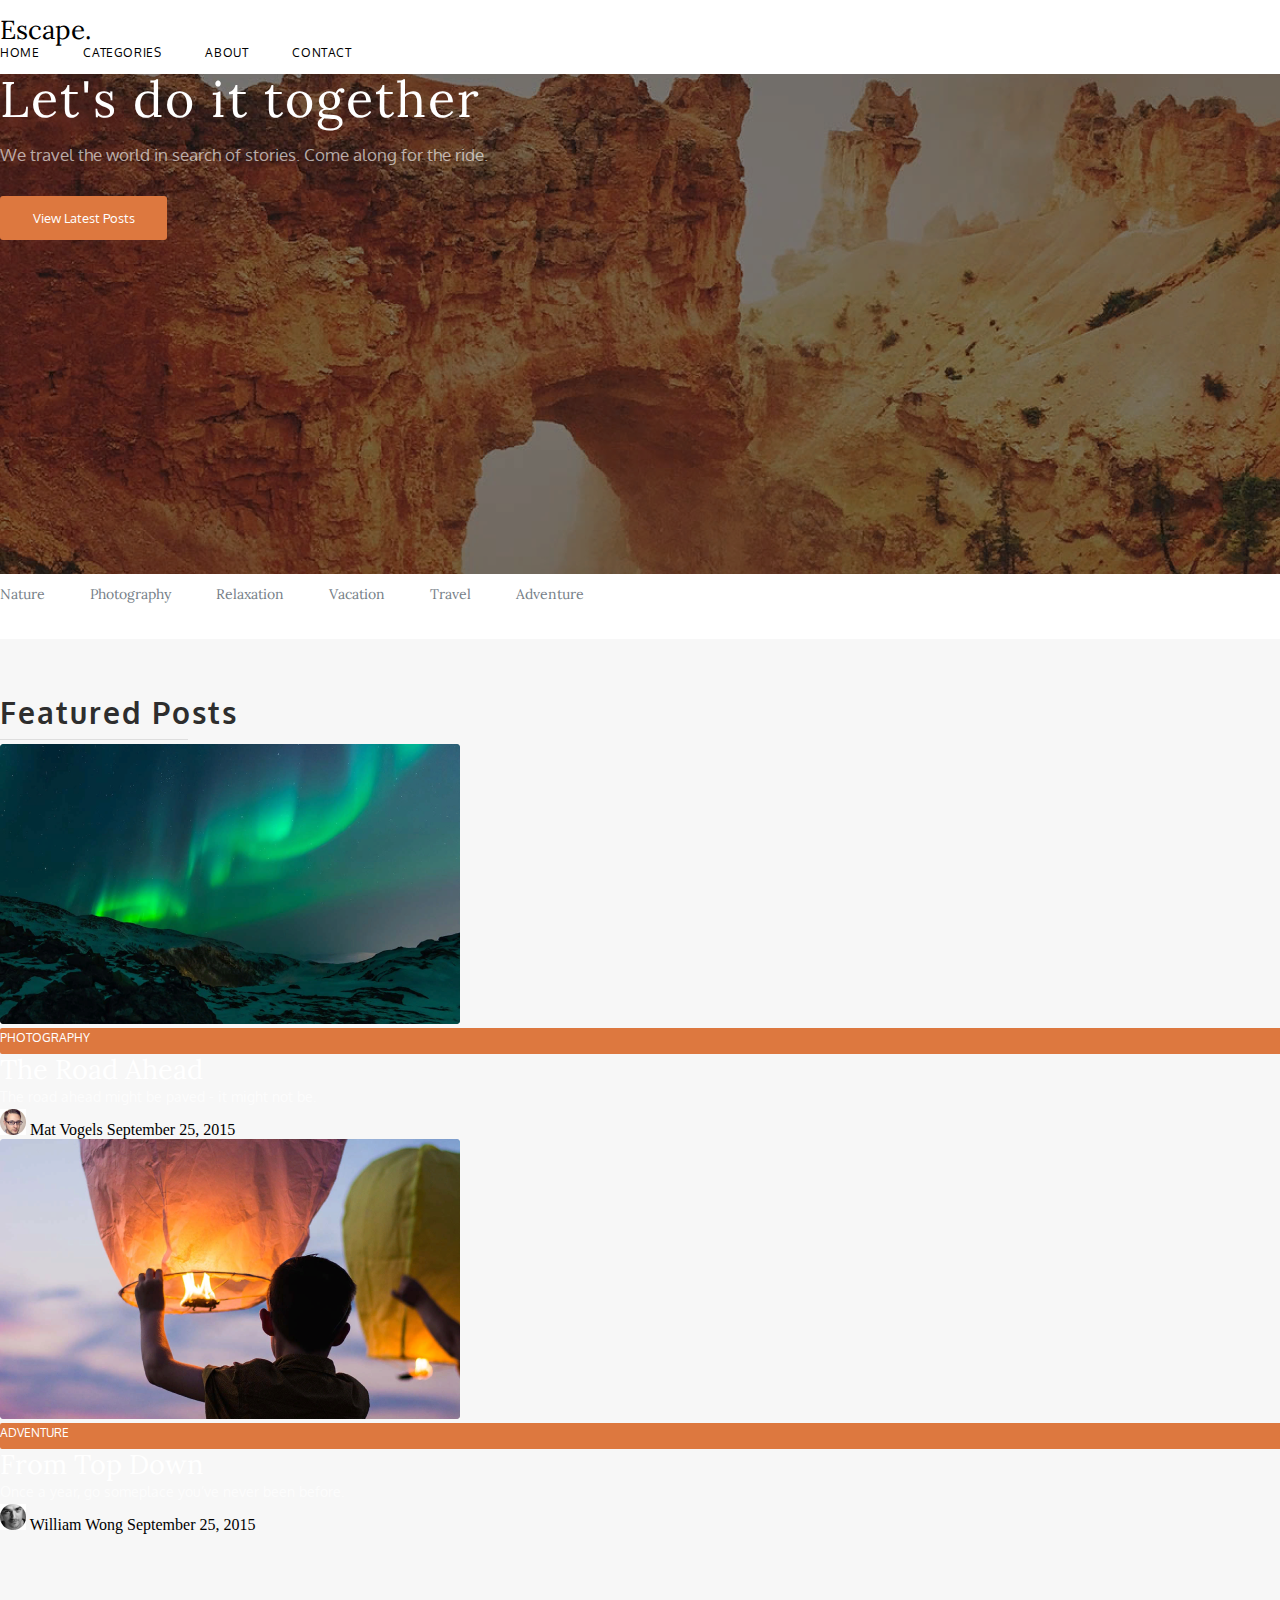
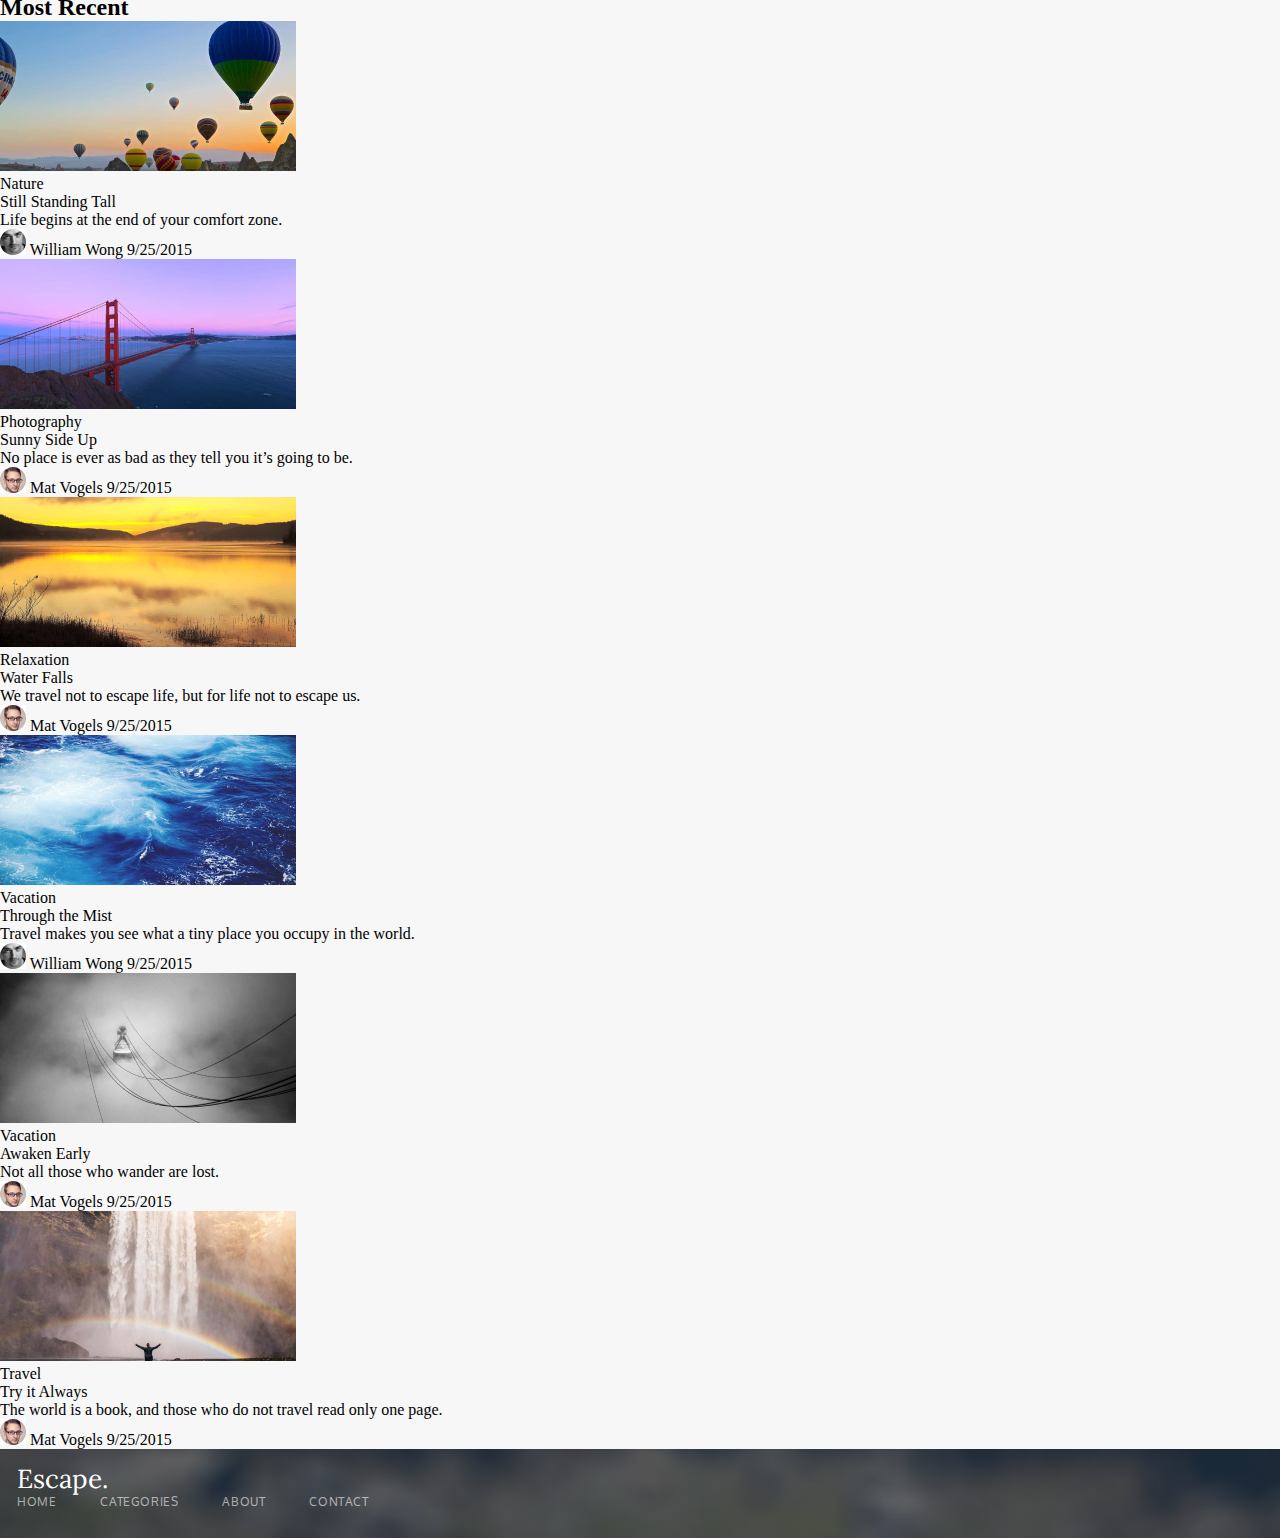
==== Lw4/index.html @ f8e5b951 "update" ====
<!DOCTYPE html>
<html lang="ru">

  <head>
    <title>My Blog</title>
    <meta charset="utf-8">
    <meta name="viewport" content="width=device-width, initial-scale=1.0">
    <link rel="preconnect" href="https://fonts.googleapis.com">
    <link rel="preconnect" href="https://fonts.gstatic.com" crossorigin>
    <link href="https://fonts.googleapis.com/css2?family=Lora&display=swap" rel="stylesheet">
    <link href="https://fonts.googleapis.com/css2?family=Lora&family=Oxygen&display=swap" rel="stylesheet">
    <link href="./css/styles.css" rel="stylesheet" type="text/css">
    <link rel="icon" href="./img/favicon.ico">
  </head>

  <body class="page">
    <!-- HEADER -->
    <header class="header main__header">
      <div class="header__inner">
        <div class="header__item">
          <a href="" class="header__logo">
            <span>Escape.</span>
          </a>
        </div>
        <div class="header__item">
          <nav class="menu">
            <a href="" class="menu__item">
              <span>HOME</span>
            </a>
            <a href="" class="menu__item">
              <span>CATEGORIES</span>
            </a>
            <a href="" class="menu__item">
              <span>ABOUT</span>
            </a>
            <a href="" class="menu__item">
              <span>CONTACT</span>
            </a>
          </nav>
        </div>
      </div>
    </header>
    <!--/ HEADER -->


    <!-- PAGE__CONTENT -->
    <div class="page__content">
      <!-- SECTION:MAIN__HEAD -->
      <section class="section main__head">
        <div class="section__body">
          <h1 class="main__title">Let's do it together</h1>
          <p class="main__description">We travel the world in search of stories. Come along for the ride.</p>
          <button class="main__button">
            <span>View Latest Posts</span>
          </button>
        </div>
      </section>
      <!--/ SECTION:MAIN__HEAD -->

      <!-- SECTION:POP__TAGS -->
      <section class="section pop__tags">
        <div class="section__body">
          <div class="tag__list">
            <a href="" class="tag__list-item">
              <span>Nature</span>
            </a>
            <a href="" class="tag__list-item">
              <span>Photography</span>
            </a>
            <a href="" class="tag__list-item">
              <span>Relaxation</span>
            </a>
            <a href="" class="tag__list-item">
              <span>Vacation</span>
            </a>
            <a href="" class="tag__list-item">
              <span>Travel</span>
            </a>
            <a href="" class="tag__list-item">
              <span>Adventure</span>
            </a>
          </div>
        </div>
      </section>
      <!--/ SECTION:POP__TAGS -->


      <!-- MAIN__CONTENT -->
      <div class="main__content">
        <!-- SECTION:FEATURED__POSTS -->
        <section class="section featured__posts">
          <!-- SECTION-HEADER -->
          <div class="section__header">
            <h2 class="section__title">Featured Posts</h2>
          </div>
          <img class="rectangle" src="./img/Rectangle.png" alt="">
          <!--/ SECTION-HEADER -->

          <!-- SECTION-BODY:POST-LIST -->
          <div class="section__body post__list">
            <!-- POST -->
            <div class="post__list-item">
              <div class="post__front">
                <img class="post__cover" src="./img/featured_post_first.png" alt="">
                <div class="post__tag">
                  <span>Photography</span>
                </div>
              </div>
              <div class="post__content">
                <span class="post__title">The Road Ahead</span>
                <p class="post__description">The road ahead might be paved - it might not be.</p>
                <div class="post__person-details">
                  <img class="user-icon" src="./img/user_icon_mat_vogels.jpg" alt="">
                  <span class="user-name">Mat Vogels</span>
                  <span class="post-date">September 25, 2015</span>
                </div>
              </div>
            </div>
            <!--/ POST -->
            
            <!-- POST -->
            <div class="post__list-item">
              <div class="post__front">
                <img class="post__cover" src="./img/featured_post_second.png" alt="">
                <div class="post__tag">
                  <span>Adventure</span>
                </div>
              </div>
              <div class="post__content">
                <span class="post__title">From Top Down</span>
                <p class="post__description">Once a year, go someplace you’ve never been before.</p>
                <div class="post__person-details">
                  <img class="user-icon" src="./img/user_icon_william_wong.jpg" alt="">
                  <span class="user-name">William Wong</span>
                  <span class="post-date">September 25, 2015</span>
                </div>
              </div>
            </div>
            <!--/ POST -->
          </div>
          <!--/ SECTION-BODY:POST-LIST -->
        </section>
        <!--/ SECTION:FEATURED__POSTS -->


        <!-- SECTION:RECENTLY__POSTS -->
        <section class="section recently__posts">
          <!-- SECTION-HEADER -->
          <div class="section__header">
            <h2 class="section__title">Most Recent</h2>
          </div>
          <!--/ SECTION-HEADER -->

          <!-- SECTION-BODY:POST-GRID -->
          <div class="section__body post__grid">
            <!-- POST -->
            <div class="post__grid-item">
              <div class="post__front">
                <img class="post__cover" src="./img/still_standing_tall.jpg" alt="">
                <div class="post__tag">
                  <span>Nature</span>
                </div>
              </div>
              <div class="post__content">
                <span class="post__title">Still Standing Tall</span>
                <p class="post__description">Life begins at the end of your comfort zone.</p>
                <div class="post__personal-details">
                  <img class="user-icon" src="./img/user_icon_william_wong.jpg" alt="">
                  <span class="user-name">William Wong</span>
                  <span class="post-date">9/25/2015</span>
                </div>
              </div>
            </div>
            <!--/ POST -->

            <!-- POST -->
            <div class="post__grid-item">
              <div class="post__front">
                <img class="post__cover" src="./img/sunny_side_up.png" alt="">
                <div class="post__tag">
                  <span>Photography</span>
                </div>
              </div>
              <div class="post__content">
                <span class="post__title">Sunny Side Up</span>
                <p class="post__description">No place is ever as bad as they tell you it’s going to be.</p>
                <div class="post__personal-details">
                  <img class="user-icon" src="./img/user_icon_mat_vogels.jpg" alt="">
                  <span class="user-name">Mat Vogels</span>
                  <span class="post-date">9/25/2015</span>
                </div>
              </div>
            </div>
            <!--/ POST -->

            <!-- POST -->
            <div class="post__grid-item">
              <div class="post__front">
                <img class="post__cover" src="./img/water_falls.png" alt="">
                <div class="post__tag">
                  <span>Relaxation</span>
                </div>
              </div>
              <div class="post__content">
                <span class="post__title">Water Falls</span>
                <p class="post__description">We travel not to escape life, but for life not to escape us.</p>
                <div class="post__personal-details">
                  <img class="user-icon" src="./img/user_icon_mat_vogels.jpg" alt="">
                  <span class="user-name">Mat Vogels</span>
                  <span class="post-date">9/25/2015</span>
                </div>
              </div>
            </div>
            <!--/ POST -->

            <!-- POST -->
            <div class="post__grid-item">
              <div class="post__front">
                <img class="post__cover" src="./img/through_the_mist.png" alt="">
                <div class="post__tag">
                  <span>Vacation</span>
                </div>
              </div>
              <div class="post__content">
                <span class="post__title">Through the Mist</span>
                <p class="post__description">Travel makes you see what a tiny place you occupy in the world.</p>
                <div class="post__personal-details">
                  <img class="user-icon" src="./img/user_icon_william_wong.jpg" alt="">
                  <span class="user-name">William Wong</span>
                  <span class="post-date">9/25/2015</span>
                </div>
              </div>
            </div>
            <!--/ POST -->

            <!-- POST -->
            <div class="post__grid-item">
              <div class="post__front">
                <img class="post__cover" src="./img/awaken_early.png" alt="">
                <div class="post__tag">
                  <span>Vacation</span>
                </div>
              </div>
              <div class="post__content">
                <span class="post__title">Awaken Early</span>
                <p class="post__description">Not all those who wander are lost.</p>
                <div class="post__personal-details">
                  <img class="user-icon" src="./img/user_icon_mat_vogels.jpg" alt="">
                  <span class="user-name">Mat Vogels</span>
                  <span class="post-date">9/25/2015</span>
                </div>
              </div>
            </div>
            <!--/ POST -->

            <!-- POST -->
            <div class="post__grid-item">
              <div class="post__front">
                <img class="post__cover" src="./img/try_it_always.png" alt="">
                <div class="post__tag">
                  <span>Travel</span>
                </div>
              </div>
              <div class="post__content">
                <span class="post__title">Try it Always</span>
                <p class="post__description">The world is a book, and those who do not travel read only one page.</p>
                <div class="post__personal-details">
                  <img class="user-icon" src="./img/user_icon_mat_vogels.jpg" alt="">
                  <span class="user-name">Mat Vogels</span>
                  <span class="post-date">9/25/2015</span>
                </div>
              </div>
            </div>
            <!--/ POST -->
          </div>
          <!--/ SECTION-BODY:POST-GRID -->
        </section>
        <!--/ SECTION:RECENTLY__POSTS -->
      </div>
      <!--/ MAIN__CONTENT -->
    </div>
    <!--/ PAGE__CONTENT -->


    <!-- FOOTER -->
    <footer class="footer main__footer">
      <div class="footer__inner">
        <div class="footer__item">
          <a href="" class="footer__logo">
            <span>Escape.</span>
          </a>
        </div>
        <div class="footer__item">
          <nav class="menu">
            <a href="" class="menu__item">
              <span>HOME</span>
            </a>
            <a href="" class="menu__item">
              <span>CATEGORIES</span>
            </a>
            <a href="" class="menu__item">
              <span>ABOUT</span>
            </a>
            <a href="" class="menu__item">
              <span>CONTACT</span>
            </a>
          </nav>
        </div>
      </div>
    </footer>
    <!--/ FOOTER -->

  </body>
</html>
---- Lw4/css/styles.css ----
* {
    margin: 0;
    padding: 0;
}

body {
    font: "Oxygen", "Lora", sans-serif;
}

a {
    text-decoration: none;
}

.page 
{
    background: #FFFFFF;
    color: #000;
    min-height: 100vh;
    width: 100vw;
}


/*<!--  HEADER -->*/
.header
{
    height: 74px;
}

.header__inner
{
    padding: 17px 0;
}

.header__item 
{
    margin-right: 490px;
}

.header__logo>span
{
    font-family: 'Lora';
    font-style: normal;
    font-weight: 400;
    font-size: 26px;
    line-height: 26px;
    color: #000;
    /* color: #FFFFFF; */
}

.menu__item {
    margin-right: 40px;
    display: inline;
}

.menu__item>span
{
    font-family: 'Oxygen';
    font-style: normal;
    font-weight: 400;
    font-size: 12px;
    line-height: 20px;

    letter-spacing: 0.6px;
    text-transform: uppercase;
    color: #000;
    /* color: #FFFFFF; */
}
/*<!--/ HEADER -->*/


/*<!--  MAIN__HEAD -->*/
.main__head
{
    background: url("../img/home_page_preview.png");
    background-repeat: no-repeat;
    background-size: cover;
    height: 500px;
}

.main__title
{
    font-family: 'Lora';
    font-style: normal;
    font-weight: 400;
    font-size: 50px;
    line-height: 51px;
    letter-spacing: 2px;
    color: #FFFFFF;
}

.main__description
{
    font-family: 'Oxygen';
    font-style: normal;
    font-weight: 400;
    font-size: 17px;
    line-height: 20px;
    color: rgba(255, 255, 255, 0.63);
    margin: 20px 0 31px 0;
}

.main__button 
{
    width: 167px;
    height: 44px;
    background: #DD783F;
    border-radius: 3px;
    border-style: none;
}

.main__button>span 
{
    font-family: 'Oxygen';
    font-style: normal;
    font-weight: 400;
    font-size: 13px;
    line-height: 20px;
    text-align: center;
    color: #FFFFFF;
}
/*<!--/ MAIN__HEAD -->*/


/*<!--  POP__TAGS -->*/
.pop__tags
{
    background: #FFFFFF;
    height: 65px;
}

.pop__tags
.section__body
{
    padding: 10px 0;
}

.tag__list-item 
{
    margin-right: 41px;
}

.tag__list-item>span
{
    font-family: 'Lora';
    font-style: normal;
    font-weight: 400;
    font-size: 14px;
    line-height: 20px;
    text-align: center;
    color: #768088;
}
/*<!--/ POP__TAGS -->*/


/*<!--  MAIN-CONTENT -->*/
.main__content
{
    background: #F7F7F7;
    width: 1440px;
}

.featured__posts
{
    padding: 60px 0;
}

.featured__posts
.section__header
{
    font-family: 'Oxygen';
    font-style: normal;
    font-weight: 400;
    font-size: 20px;
    line-height: 27px;
    letter-spacing: 2px;
    color: #2E2E2E;
}

.post__list-item
.post__tag
{
    height: 26px;
    background: #DD783F;
    border-radius: 2px;
}

.post__list-item
.post__tag>span
{
    font-family: 'Oxygen';
    font-style: normal;
    font-weight: 400;
    font-size: 12px;
    line-height: 13px;
    text-transform: uppercase;
    color: #FFFFFF;
}

.post__list-item
.post__title
{
    font-family: 'Lora';
    font-style: normal;
    font-weight: 400;
    font-size: 27px;
    line-height: 30px;
    color: #FFFFFF;
}

.post__list-item
.post__description
{
    font-family: 'Oxygen';
    font-style: normal;
    font-weight: 400;
    font-size: 14px;
    line-height: 25px;
    color: rgba(255, 255, 255, 0.7);
}
/*<!--/ MAIN-CONTENT -->*/


/*<!--  FOOTER -->*/
.footer {
    height: 89px;
    background: linear-gradient(0deg, rgba(35, 47, 56, 0.6), rgba(35, 47, 56, 0.6)), url("../img/footer_background.png");
    background-repeat: no-repeat;
    background-size: cover;
}

.footer__inner
{
    padding: 17px;
}

.footer__item 
{
    margin-right: 490px;
}

.footer__logo>span
{
    font-family: 'Lora';
    font-style: normal;
    font-weight: 400;
    font-size: 26px;
    line-height: 26px;
    color: #FFFFFF;
}

.menu__item {
    margin-right: 40px;
    display: inline;
}

.footer
.menu__item>span
{
    font-family: 'Oxygen';
    font-style: normal;
    font-weight: 400;
    font-size: 12px;
    line-height: 20px;

    letter-spacing: 0.6px;
    text-transform: uppercase;
    color: rgba(255, 255, 255, 0.6);
}
/*<!--/ FOOTER -->*/

/*<!--  BLOCK -->*/
/*<!--/ BLOCK -->*/
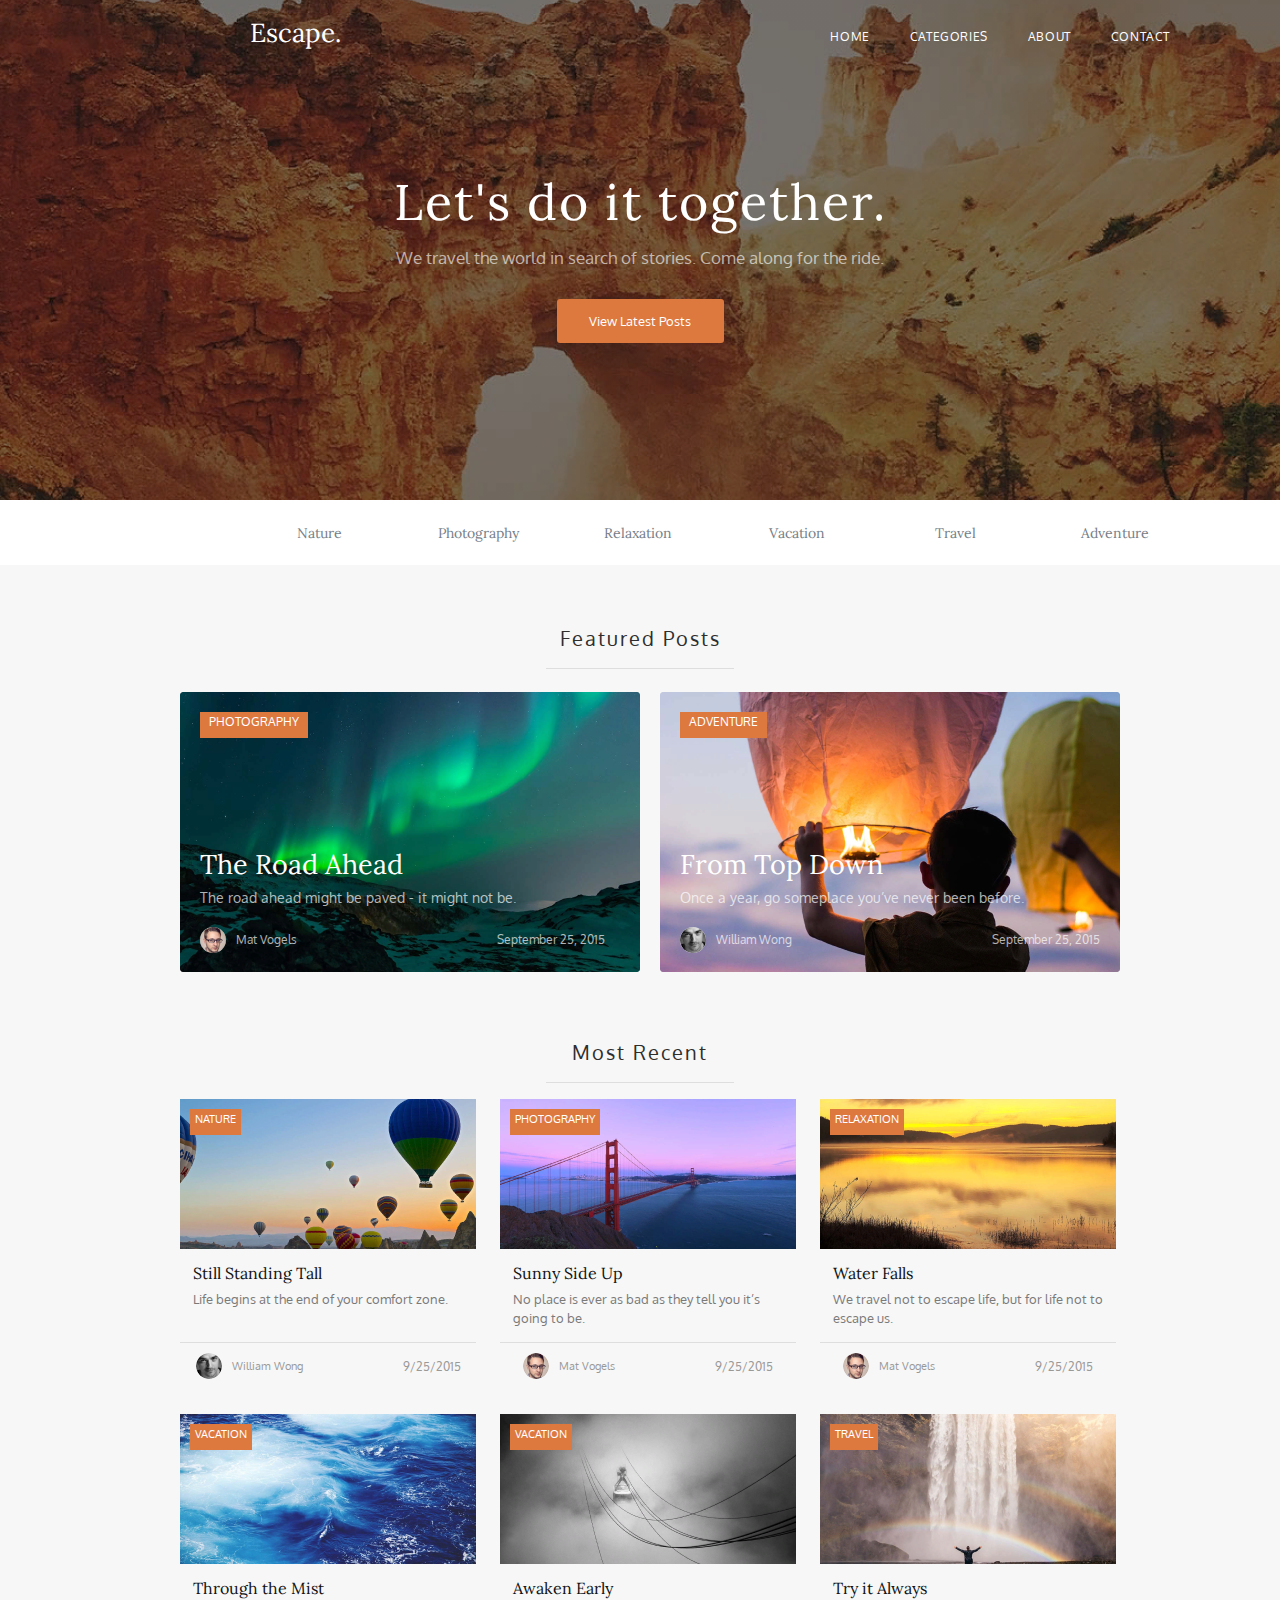
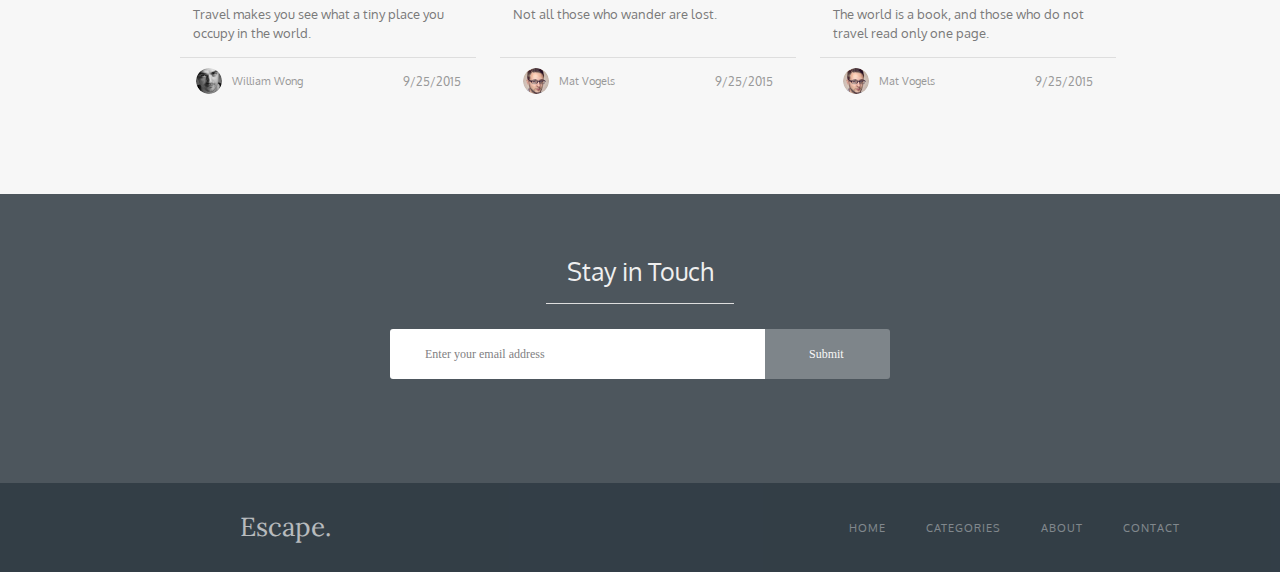
==== commit a6fbedc4: "update" ====
--- a/Lw4/index.html
+++ b/Lw4/index.html
@@ -18,22 +18,22 @@
     <header class="header main__header">
       <div class="header__inner">
         <div class="header__item">
-          <a href="" class="header__logo">
+          <a href="" class="header__logo text__color-white">
             <span>Escape.</span>
           </a>
         </div>
         <div class="header__item">
-          <nav class="menu">
-            <a href="" class="menu__item">
+          <nav class="menu textColor-white">
+            <a href="" class="menu__item text__color-white">
               <span>HOME</span>
             </a>
-            <a href="" class="menu__item">
+            <a href="" class="menu__item text__color-white">
               <span>CATEGORIES</span>
             </a>
-            <a href="" class="menu__item">
+            <a href="" class="menu__item text__color-white">
               <span>ABOUT</span>
             </a>
-            <a href="" class="menu__item">
+            <a href="" class="menu__item text__color-white">
               <span>CONTACT</span>
             </a>
           </nav>
@@ -42,269 +42,291 @@
     </header>
     <!--/ HEADER -->
 
+    <!-- MAIN__HEAD -->
+    <section class="main__head">
+      <div class="main__head-content">
+        <h1 class="main__head-title">Let's do it together.</h1>
+        <p class="main__head-description">We travel the world in search of stories. Come along for the ride.</p>
+        <button class="main__head-button">
+          <span>View Latest Posts</span>
+        </button>
+      </div>
+    </section>
+    <!--/ MAIN__HEAD -->
+
+    <!-- SECTION:POP__TAGS -->
+    <section class="pop__tags">
+      <div class="section__body">
+        <div class="tag__list">
+          <a href="" class="tag__list-item">
+            <span>Nature</span>
+          </a>
+          <a href="" class="tag__list-item">
+            <span>Photography</span>
+          </a>
+          <a href="" class="tag__list-item">
+            <span>Relaxation</span>
+          </a>
+          <a href="" class="tag__list-item">
+            <span>Vacation</span>
+          </a>
+          <a href="" class="tag__list-item">
+            <span>Travel</span>
+          </a>
+          <a href="" class="tag__list-item">
+            <span>Adventure</span>
+          </a>
+        </div>
+      </div>
+    </section>
+    <!--/ SECTION:POP__TAGS -->
 
     <!-- PAGE__CONTENT -->
-    <div class="page__content">
-      <!-- SECTION:MAIN__HEAD -->
-      <section class="section main__head">
+    <div class="page-content">
+      <!-- SECTION:FEATURED__POSTS -->
+      <section class="featured__posts">
+        <!-- SECTION-HEADER -->
+        <div class="section__header">
+          <h2 class="section__title">Featured Posts</h2>
+          <div class="rectangle"></div>
+        </div>
+        
+        <!--/ SECTION-HEADER -->
+
+        <!-- SECTION-BODY:POST-LIST -->
         <div class="section__body">
-          <h1 class="main__title">Let's do it together</h1>
-          <p class="main__description">We travel the world in search of stories. Come along for the ride.</p>
-          <button class="main__button">
-            <span>View Latest Posts</span>
-          </button>
-        </div>
+          <div class="post__list">
+            <!-- POST1 -->
+          <div class="post__list-item">
+            <div class="post__front">
+              <img class="post__cover" src="./img/featured_post_first.png" alt="">
+              <div class="post__tag">
+                <span>Photography</span>
+              </div>
+            </div>
+            <div class="post__content">
+              <span class="post__title">The Road Ahead</span>
+              <p class="post__description">The road ahead might be paved - it might not be.</p>
+              <div class="post__person-details">
+                <img class="user-icon" src="./img/user_icon_mat_vogels.jpg" alt="">
+                <span class="user-name">Mat Vogels</span>
+                <span class="post-date">September 25, 2015</span>
+              </div>
+            </div>
+          </div>
+          <!--/ POST1 -->
+          
+          <!-- POST2 -->
+          <div class="post__list-item">
+            <div class="post__front">
+              <img class="post__cover" src="./img/featured_post_second.png" alt="">
+              <div class="post__tag">
+                <span>Adventure</span>
+              </div>
+            </div>
+            <div class="post__content">
+              <span class="post__title">From Top Down</span>
+              <p class="post__description">Once a year, go someplace you’ve never been before.</p>
+              <div class="post__person-details">
+                <img class="user-icon" src="./img/user_icon_william_wong.jpg" alt="">
+                <span class="user-name">William Wong</span>
+                <span class="post-date">September 25, 2015</span>
+              </div>
+            </div>
+          </div>
+          <!--/ POST2 -->
+          </div>
+        </div>
+        <!--/ SECTION-BODY:POST-LIST -->
       </section>
-      <!--/ SECTION:MAIN__HEAD -->
-
-      <!-- SECTION:POP__TAGS -->
-      <section class="section pop__tags">
+      <!--/ SECTION:FEATURED__POSTS -->
+
+
+      <!-- SECTION:RECENTLY__POSTS -->
+      <section class="recently__posts">
+        <!-- SECTION-HEADER -->
+        <div class="section__header">
+          <h2 class="section__title">Most Recent</h2>
+          <div class="rectangle"></div>
+        </div>
+        <!--/ SECTION-HEADER -->
+
+        <!-- SECTION-BODY:POST-GRID -->
         <div class="section__body">
-          <div class="tag__list">
-            <a href="" class="tag__list-item">
-              <span>Nature</span>
-            </a>
-            <a href="" class="tag__list-item">
-              <span>Photography</span>
-            </a>
-            <a href="" class="tag__list-item">
-              <span>Relaxation</span>
-            </a>
-            <a href="" class="tag__list-item">
-              <span>Vacation</span>
-            </a>
-            <a href="" class="tag__list-item">
-              <span>Travel</span>
-            </a>
-            <a href="" class="tag__list-item">
-              <span>Adventure</span>
-            </a>
-          </div>
-        </div>
+          <div class="post__grid">
+            <!-- POST1 -->
+          <div class="post__grid-item">
+            <div class="post__front">
+              <img class="post__cover" src="./img/still_standing_tall.jpg" alt="">
+              <div class="post__tag">
+                <span>Nature</span>
+              </div>
+            </div>
+            <div class="post__content">
+              <span class="post__title">Still Standing Tall</span>
+              <p class="post__description">Life begins at the end of your comfort zone.</p>
+              <div class="rectangle"></div>
+            </div>
+            <div class="post__person-details">
+              <img class="user-icon" src="./img/user_icon_william_wong.jpg" alt="">
+              <span class="user-name">William Wong</span>
+              <span class="post-date">9/25/2015</span>
+            </div>
+          </div>
+          <!--/ POST1 -->
+
+          <!-- POST2 -->
+          <div class="post__grid-item">
+            <div class="post__front">
+              <img class="post__cover" src="./img/sunny_side_up.png" alt="">
+              <div class="post__tag">
+                <span>Photography</span>
+              </div>
+            </div>
+            <div class="post__content">
+              <span class="post__title">Sunny Side Up</span>
+              <p class="post__description">No place is ever as bad as they tell you it’s going to be.</p>
+              <div class="rectangle"></div>
+            </div>
+            <div class="post__person-details">
+              <img class="user-icon" src="./img/user_icon_mat_vogels.jpg" alt="">
+              <span class="user-name">Mat Vogels</span>
+              <span class="post-date">9/25/2015</span>
+            </div>
+          </div>
+          <!--/ POST2 -->
+
+          <!-- POST3 -->
+          <div class="post__grid-item">
+            <div class="post__front">
+              <img class="post__cover" src="./img/water_falls.png" alt="">
+              <div class="post__tag">
+                <span>Relaxation</span>
+              </div>
+            </div>
+            <div class="post__content">
+              <span class="post__title">Water Falls</span>
+              <p class="post__description">We travel not to escape life, but for life not to escape us.</p>
+              <div class="rectangle"></div>
+            </div>
+            <div class="post__person-details">
+              <img class="user-icon" src="./img/user_icon_mat_vogels.jpg" alt="">
+              <span class="user-name">Mat Vogels</span>
+              <span class="post-date">9/25/2015</span>
+            </div>
+          </div>
+          <!--/ POST3 -->
+
+          <!-- POST4 -->
+          <div class="post__grid-item">
+            <div class="post__front">
+              <img class="post__cover" src="./img/through_the_mist.png" alt="">
+              <div class="post__tag">
+                <span>Vacation</span>
+              </div>
+            </div>
+            <div class="post__content">
+              <span class="post__title">Through the Mist</span>
+              <p class="post__description">Travel makes you see what a tiny place you occupy in the world.</p>
+              <div class="rectangle"></div>
+            </div>
+            <div class="post__person-details">
+              <img class="user-icon" src="./img/user_icon_william_wong.jpg" alt="">
+              <span class="user-name">William Wong</span>
+              <span class="post-date">9/25/2015</span>
+            </div>
+          </div>
+          <!--/ POST4 -->
+
+          <!-- POST5 -->
+          <div class="post__grid-item">
+            <div class="post__front">
+              <img class="post__cover" src="./img/awaken_early.png" alt="">
+              <div class="post__tag">
+                <span>Vacation</span>
+              </div>
+            </div>
+            <div class="post__content">
+              <span class="post__title">Awaken Early</span>
+              <p class="post__description">Not all those who wander are lost.</p>
+              <div class="rectangle"></div>
+            </div>
+            <div class="post__person-details">
+              <img class="user-icon" src="./img/user_icon_mat_vogels.jpg" alt="">
+              <span class="user-name">Mat Vogels</span>
+              <span class="post-date">9/25/2015</span>
+            </div>
+          </div>
+          <!--/ POST5 -->
+
+          <!-- POST6 -->
+          <div class="post__grid-item">
+            <div class="post__front">
+              <img class="post__cover" src="./img/try_it_always.png" alt="">
+              <div class="post__tag">
+                <span>Travel</span>
+              </div>
+            </div>
+            <div class="post__content">
+              <span class="post__title">Try it Always</span>
+              <p class="post__description">The world is a book, and those who do not travel read only one page.</p>
+              <div class="rectangle"></div>
+            </div>
+            <div class="post__person-details">
+              <img class="user-icon" src="./img/user_icon_mat_vogels.jpg" alt="">
+              <span class="user-name">Mat Vogels</span>
+              <span class="post-date">9/25/2015</span>
+            </div>
+          </div>
+          <!--/ POST6 -->
+          </div>
+        </div>
+        <!--/ SECTION-BODY:POST-GRID -->
       </section>
-      <!--/ SECTION:POP__TAGS -->
-
-
-      <!-- MAIN__CONTENT -->
-      <div class="main__content">
-        <!-- SECTION:FEATURED__POSTS -->
-        <section class="section featured__posts">
-          <!-- SECTION-HEADER -->
-          <div class="section__header">
-            <h2 class="section__title">Featured Posts</h2>
-          </div>
-          <img class="rectangle" src="./img/Rectangle.png" alt="">
-          <!--/ SECTION-HEADER -->
-
-          <!-- SECTION-BODY:POST-LIST -->
-          <div class="section__body post__list">
-            <!-- POST -->
-            <div class="post__list-item">
-              <div class="post__front">
-                <img class="post__cover" src="./img/featured_post_first.png" alt="">
-                <div class="post__tag">
-                  <span>Photography</span>
-                </div>
-              </div>
-              <div class="post__content">
-                <span class="post__title">The Road Ahead</span>
-                <p class="post__description">The road ahead might be paved - it might not be.</p>
-                <div class="post__person-details">
-                  <img class="user-icon" src="./img/user_icon_mat_vogels.jpg" alt="">
-                  <span class="user-name">Mat Vogels</span>
-                  <span class="post-date">September 25, 2015</span>
-                </div>
-              </div>
-            </div>
-            <!--/ POST -->
-            
-            <!-- POST -->
-            <div class="post__list-item">
-              <div class="post__front">
-                <img class="post__cover" src="./img/featured_post_second.png" alt="">
-                <div class="post__tag">
-                  <span>Adventure</span>
-                </div>
-              </div>
-              <div class="post__content">
-                <span class="post__title">From Top Down</span>
-                <p class="post__description">Once a year, go someplace you’ve never been before.</p>
-                <div class="post__person-details">
-                  <img class="user-icon" src="./img/user_icon_william_wong.jpg" alt="">
-                  <span class="user-name">William Wong</span>
-                  <span class="post-date">September 25, 2015</span>
-                </div>
-              </div>
-            </div>
-            <!--/ POST -->
-          </div>
-          <!--/ SECTION-BODY:POST-LIST -->
-        </section>
-        <!--/ SECTION:FEATURED__POSTS -->
-
-
-        <!-- SECTION:RECENTLY__POSTS -->
-        <section class="section recently__posts">
-          <!-- SECTION-HEADER -->
-          <div class="section__header">
-            <h2 class="section__title">Most Recent</h2>
-          </div>
-          <!--/ SECTION-HEADER -->
-
-          <!-- SECTION-BODY:POST-GRID -->
-          <div class="section__body post__grid">
-            <!-- POST -->
-            <div class="post__grid-item">
-              <div class="post__front">
-                <img class="post__cover" src="./img/still_standing_tall.jpg" alt="">
-                <div class="post__tag">
-                  <span>Nature</span>
-                </div>
-              </div>
-              <div class="post__content">
-                <span class="post__title">Still Standing Tall</span>
-                <p class="post__description">Life begins at the end of your comfort zone.</p>
-                <div class="post__personal-details">
-                  <img class="user-icon" src="./img/user_icon_william_wong.jpg" alt="">
-                  <span class="user-name">William Wong</span>
-                  <span class="post-date">9/25/2015</span>
-                </div>
-              </div>
-            </div>
-            <!--/ POST -->
-
-            <!-- POST -->
-            <div class="post__grid-item">
-              <div class="post__front">
-                <img class="post__cover" src="./img/sunny_side_up.png" alt="">
-                <div class="post__tag">
-                  <span>Photography</span>
-                </div>
-              </div>
-              <div class="post__content">
-                <span class="post__title">Sunny Side Up</span>
-                <p class="post__description">No place is ever as bad as they tell you it’s going to be.</p>
-                <div class="post__personal-details">
-                  <img class="user-icon" src="./img/user_icon_mat_vogels.jpg" alt="">
-                  <span class="user-name">Mat Vogels</span>
-                  <span class="post-date">9/25/2015</span>
-                </div>
-              </div>
-            </div>
-            <!--/ POST -->
-
-            <!-- POST -->
-            <div class="post__grid-item">
-              <div class="post__front">
-                <img class="post__cover" src="./img/water_falls.png" alt="">
-                <div class="post__tag">
-                  <span>Relaxation</span>
-                </div>
-              </div>
-              <div class="post__content">
-                <span class="post__title">Water Falls</span>
-                <p class="post__description">We travel not to escape life, but for life not to escape us.</p>
-                <div class="post__personal-details">
-                  <img class="user-icon" src="./img/user_icon_mat_vogels.jpg" alt="">
-                  <span class="user-name">Mat Vogels</span>
-                  <span class="post-date">9/25/2015</span>
-                </div>
-              </div>
-            </div>
-            <!--/ POST -->
-
-            <!-- POST -->
-            <div class="post__grid-item">
-              <div class="post__front">
-                <img class="post__cover" src="./img/through_the_mist.png" alt="">
-                <div class="post__tag">
-                  <span>Vacation</span>
-                </div>
-              </div>
-              <div class="post__content">
-                <span class="post__title">Through the Mist</span>
-                <p class="post__description">Travel makes you see what a tiny place you occupy in the world.</p>
-                <div class="post__personal-details">
-                  <img class="user-icon" src="./img/user_icon_william_wong.jpg" alt="">
-                  <span class="user-name">William Wong</span>
-                  <span class="post-date">9/25/2015</span>
-                </div>
-              </div>
-            </div>
-            <!--/ POST -->
-
-            <!-- POST -->
-            <div class="post__grid-item">
-              <div class="post__front">
-                <img class="post__cover" src="./img/awaken_early.png" alt="">
-                <div class="post__tag">
-                  <span>Vacation</span>
-                </div>
-              </div>
-              <div class="post__content">
-                <span class="post__title">Awaken Early</span>
-                <p class="post__description">Not all those who wander are lost.</p>
-                <div class="post__personal-details">
-                  <img class="user-icon" src="./img/user_icon_mat_vogels.jpg" alt="">
-                  <span class="user-name">Mat Vogels</span>
-                  <span class="post-date">9/25/2015</span>
-                </div>
-              </div>
-            </div>
-            <!--/ POST -->
-
-            <!-- POST -->
-            <div class="post__grid-item">
-              <div class="post__front">
-                <img class="post__cover" src="./img/try_it_always.png" alt="">
-                <div class="post__tag">
-                  <span>Travel</span>
-                </div>
-              </div>
-              <div class="post__content">
-                <span class="post__title">Try it Always</span>
-                <p class="post__description">The world is a book, and those who do not travel read only one page.</p>
-                <div class="post__personal-details">
-                  <img class="user-icon" src="./img/user_icon_mat_vogels.jpg" alt="">
-                  <span class="user-name">Mat Vogels</span>
-                  <span class="post-date">9/25/2015</span>
-                </div>
-              </div>
-            </div>
-            <!--/ POST -->
-          </div>
-          <!--/ SECTION-BODY:POST-GRID -->
-        </section>
-        <!--/ SECTION:RECENTLY__POSTS -->
-      </div>
-      <!--/ MAIN__CONTENT -->
+      <!--/ SECTION:RECENTLY__POSTS -->
     </div>
     <!--/ PAGE__CONTENT -->
 
 
     <!-- FOOTER -->
-    <footer class="footer main__footer">
-      <div class="footer__inner">
-        <div class="footer__item">
-          <a href="" class="footer__logo">
-            <span>Escape.</span>
-          </a>
-        </div>
-        <div class="footer__item">
-          <nav class="menu">
-            <a href="" class="menu__item">
-              <span>HOME</span>
-            </a>
-            <a href="" class="menu__item">
-              <span>CATEGORIES</span>
-            </a>
-            <a href="" class="menu__item">
-              <span>ABOUT</span>
-            </a>
-            <a href="" class="menu__item">
-              <span>CONTACT</span>
-            </a>
-          </nav>
+    <footer class="footer">
+      <div class="footer__content">
+        <div class="footer__title">
+          <span>Stay in Touch</span>
+          <div class="rectangle"></div>
+        </div>
+        <div class="footer__form">
+          <div class="form-input">
+            <span>Enter your email address</span>
+          </div>
+          <div class="form-button">
+            <span>Submit</span>
+          </div>
+        </div>
+      </div>
+      <div class="footer__menu">
+        <div class="footer__inner">
+          <div class="footer__item">
+            <a href="" class="footer__logo text__color-white">
+              <span>Escape.</span>
+            </a>
+          </div>
+          <div class="footer__item">
+            <nav class="menu">
+              <a href="" class="menu__item">
+                <span>HOME</span>
+              </a>
+              <a href="" class="menu__item">
+                <span>CATEGORIES</span>
+              </a>
+              <a href="" class="menu__item">
+                <span>ABOUT</span>
+              </a>
+              <a href="" class="menu__item">
+                <span>CONTACT</span>
+              </a>
+            </nav>
+          </div>
         </div>
       </div>
     </footer>
--- a/Lw4/css/styles.css
+++ b/Lw4/css/styles.css
@@ -2,114 +2,150 @@
     margin: 0;
     padding: 0;
 }
-
+html {
+    box-sizing: border-box;
+    -webkit-text-size-adjust: 100%;
+}
+div {
+    display: block;
+}
 body {
-    font: "Oxygen", "Lora", sans-serif;
-}
-
+    margin: 0;
+    padding: 0;
+    background: #FFFFFF;
+}
+*, *::before, *::after {
+    -webkit-box-sizing: border-box;
+    box-sizing: border-box;
+}
 a {
     text-decoration: none;
 }
-
-.page 
-{
-    background: #FFFFFF;
-    color: #000;
+.page {
+    display: -webkit-box;
+    display: -ms-flexbox;
+    display: flex;
+    -webkit-box-orient: vertical;
+    -webkit-box-direction: normal;
+    -ms-flex-direction: column;
+    flex-direction: column;
     min-height: 100vh;
     width: 100vw;
 }
 
-
-/*<!--  HEADER -->*/
-.header
-{
+/*<!-- HEADER -->*/
+.header {
+    position: absolute;
+    width: 100vw;
     height: 74px;
 }
-
-.header__inner
-{
-    padding: 17px 0;
-}
-
-.header__item 
-{
-    margin-right: 490px;
-}
-
-.header__logo>span
-{
+.header__inner {
+    -webkit-box-pack: justify;
+    -ms-flex-pack: justify;
+    justify-content: space-between;
+    -webkit-box-align: center;
+    -ms-flex-align: center;
+    align-items: center;
+    margin: 17px 250px;
+    width: 940px;
+    height: 40px;
+}
+.header__item {
+    min-width: 80px;
+    height: 40px;
+}
+.header__inner, .header__item, .header__logo, .header__item .menu, .header__item .menu .menu__item {
+    display: flex;
+    display: -webkit-box;
+    display: -ms-flexbox;
+    align-items: center;
+}
+.header__logo>span {
+    display: flex;
     font-family: 'Lora';
     font-style: normal;
     font-weight: 400;
     font-size: 26px;
     line-height: 26px;
-    color: #000;
-    /* color: #FFFFFF; */
-}
-
+    margin: 3px 0 11px 0;
+}
 .menu__item {
-    margin-right: 40px;
-    display: inline;
-}
-
-.menu__item>span
-{
+    display: flex;
+    flex-direction: row;
+    align-items: center;
+}
+.menu__item:last-child {
+    margin-right: 0;
+}
+.menu__item>span {
+    display: flex;
+    align-items: center;
+    margin: 10px 20px;
     font-family: 'Oxygen';
     font-style: normal;
     font-weight: 400;
     font-size: 12px;
     line-height: 20px;
-
     letter-spacing: 0.6px;
     text-transform: uppercase;
-    color: #000;
-    /* color: #FFFFFF; */
+}
+.text__color-white {
+    color: #FFFFFF;
+}
+.text__color-black {
+    color: #2E2E2E;
 }
 /*<!--/ HEADER -->*/
 
-
-/*<!--  MAIN__HEAD -->*/
-.main__head
-{
-    background: url("../img/home_page_preview.png");
+/*<!-- MAIN__HEAD -->*/
+.main__head {
+    height: 500px;
+    display: flex;
+    flex-direction: column;
+    align-items: center;
+    background-size: cover;
     background-repeat: no-repeat;
-    background-size: cover;
-    height: 500px;
-}
-
-.main__title
-{
+    background: linear-gradient(0deg, rgba(0, 0, 0, 0.5), rgba(0, 0, 0, 0.5)), url(../img/main__block-background.png);
+}
+.main__head-content {
+    display: flex;
+    flex-direction: column;
+    align-items: center;
+    position: absolute;
+    width: 940px;
+    height: 159px;
+    top: 184px;
+}
+.main__head-title {
     font-family: 'Lora';
     font-style: normal;
     font-weight: 400;
     font-size: 50px;
     line-height: 51px;
+    text-align: center;
     letter-spacing: 2px;
+    margin-top: -7px;
     color: #FFFFFF;
 }
-
-.main__description
-{
+.main__head-description {
     font-family: 'Oxygen';
     font-style: normal;
     font-weight: 400;
     font-size: 17px;
     line-height: 20px;
+    text-align: center;
+    margin-top: 20px;
     color: rgba(255, 255, 255, 0.63);
-    margin: 20px 0 31px 0;
-}
-
-.main__button 
-{
+}
+.main__head-button {
     width: 167px;
     height: 44px;
+    margin-top: 31px;
     background: #DD783F;
     border-radius: 3px;
     border-style: none;
 }
-
-.main__button>span 
-{
+.main__head-button>span {
     font-family: 'Oxygen';
     font-style: normal;
     font-weight: 400;
@@ -120,153 +156,513 @@
 }
 /*<!--/ MAIN__HEAD -->*/
 
+.section {
+    display: flex;
+    flex-direction: column;
+}
 
-/*<!--  POP__TAGS -->*/
-.pop__tags
-{
+/*<!-- POP__TAGS -->*/
+.pop__tags {
+    height: 65px;
     background: #FFFFFF;
-    height: 65px;
-}
-
-.pop__tags
-.section__body
-{
-    padding: 10px 0;
-}
-
-.tag__list-item 
-{
-    margin-right: 41px;
-}
-
-.tag__list-item>span
-{
+}
+.pop__tags .section__body {
+    margin: 10px 240px;
+    width: 960px;
+    height: 46px;
+}
+.tag__list {
+    display: flex;
+    flex-direction: row;
+    align-items: flex-start;
+}
+.tag__list-item {
+    display: flex;
+    flex-direction: column;
+    align-items: center;
+    margin: 0 10px;
+    width: 139px;
+    height: 46px;
+}
+.pop__tags .tag__list-item>span {
     font-family: 'Lora';
     font-style: normal;
     font-weight: 400;
     font-size: 14px;
     line-height: 20px;
     text-align: center;
+    margin: 13px 46px;
     color: #768088;
 }
 /*<!--/ POP__TAGS -->*/
 
-
-/*<!--  MAIN-CONTENT -->*/
-.main__content
-{
+/*<!-- MAIN-CONTENT -->*/
+.page-content {
+    display: flex;
+    flex-direction: column;
+    align-items: center;
     background: #F7F7F7;
-    width: 1440px;
-}
-
-.featured__posts
-{
-    padding: 60px 0;
-}
-
-.featured__posts
-.section__header
-{
+}
+/* FEATURED POSTS */
+.featured__posts {
+    width: 940px;
+}
+.featured__posts .section__header {
+    height: 44px;
+    display: flex;
+    flex-direction: column;
+    align-items: center;
+    margin-top: 60px;
+}
+.featured__posts .section__header .section__title {
     font-family: 'Oxygen';
     font-style: normal;
     font-weight: 400;
     font-size: 20px;
     line-height: 27px;
+    text-align: center;
     letter-spacing: 2px;
     color: #2E2E2E;
 }
-
-.post__list-item
-.post__tag
-{
+.featured__posts .rectangle {
+    height: 1px;
+    width: 188px;
+    margin-top: 16px;
+    background: #DEDEDE;
+}
+.featured__posts .section__body {
+    margin-top: 16px;
+}
+.post__list {
+    display: flex;
+    flex-direction: row;
+    align-items: center;
+}
+.post__list-item {
+    display: flex;
+    flex-direction: column;
+    align-items: center;
+    max-width: 460px;
+    max-height: 280px;
+    margin: 7px 10px;
+}
+.post__list-item .post__front {
+    position: relative;
+}
+.post__list-item .post__front .post__cover {
+    width: 460px;
+    height: 280px;
+    background-size: cover;
+    background-repeat: no-repeat;
+}
+.post__list-item .post__front .post__tag {
+    position: absolute;
+    background: #DD783F;
+    max-width: 120px;
     height: 26px;
-    background: #DD783F;
-    border-radius: 2px;
-}
-
-.post__list-item
-.post__tag>span
-{
+    left: 20px;
+    top: 20px;
+}
+.post__list-item .post__front .post__tag>span {
     font-family: 'Oxygen';
     font-style: normal;
     font-weight: 400;
     font-size: 12px;
     line-height: 13px;
     text-transform: uppercase;
+    margin: 7px 9px;
     color: #FFFFFF;
 }
-
-.post__list-item
-.post__title
-{
+.post__list-item .post__content {
+    position: absolute;
+    margin-top: 99px;
+    height: 181px;
+    width: 460px;
+}
+.post__list-item .post__content .post__title {
+    position: absolute;
     font-family: 'Lora';
     font-style: normal;
     font-weight: 400;
     font-size: 27px;
     line-height: 30px;
+    top: 58px;
+    margin: 0 20px;
     color: #FFFFFF;
 }
-
-.post__list-item
-.post__description
-{
+.post__list-item .post__content .post__description {
+    position: absolute;
     font-family: 'Oxygen';
     font-style: normal;
     font-weight: 400;
     font-size: 14px;
     line-height: 25px;
+    top: 94px;
+    margin: 0 20px;
     color: rgba(255, 255, 255, 0.7);
+}
+.post__list-item .post__content .post__person-details {
+    position: absolute;
+    top: 131px;
+    margin: 0 20px;
+    display: inline-flex;
+    flex-direction: row;
+    align-items: center;
+}
+.post__list-item .post__content .post__person-details .user-icon {
+    border-radius: 60px;
+    margin-right: 10px;
+}
+.post__list-item .post__content .post__person-details .user-name {
+    font-family: 'Oxygen';
+    font-style: normal;
+    font-weight: 400;
+    font-size: 12px;
+    line-height: 35px;
+    margin-right: 200px;
+    color: rgba(255, 255, 255, 0.7);
+}
+.post__list-item .post__content .post__person-details .post-date {
+    font-family: 'Oxygen';
+    font-style: normal;
+    font-weight: 400;
+    font-size: 12px;
+    line-height: 35px;
+    color: rgba(255, 255, 255, 0.7);
+}
+/* RECENTLY POSTS */
+.recently__posts {
+    width: 940px;
+    margin-bottom: 89px;
+}
+.recently__posts .section__header {
+    height: 44px;
+    display: flex;
+    flex-direction: column;
+    align-items: center;
+    margin-top: 60px;
+}
+.recently__posts .section__header .section__title {
+    font-family: 'Oxygen';
+    font-style: normal;
+    font-weight: 400;
+    font-size: 20px;
+    line-height: 27px;
+    text-align: center;
+    letter-spacing: 2px;
+    color: #2E2E2E;
+}
+.recently__posts .section__header .rectangle {
+    height: 1px;
+    width: 188px;
+    margin-top: 16px;
+    background: #DEDEDE;
+}
+.recently__posts .section__body {
+    margin-top: 16px;
+}
+/* EDIT */
+.post__grid {
+    display: grid;
+    flex-direction: row;
+    align-items: center;
+    grid-template-columns: repeat(3, 296px);
+    grid-template-rows: repeat(2, 291px);
+    gap: 24px;
+}
+.post__grid-item {
+    display: flex;
+    flex-direction: column;
+    align-items: center;
+    width: 296px;
+    height: 291px;
+    margin: 7px 10px;
+}
+.post__grid-item .post__front {
+    position: relative;
+    height: 150px;
+}
+.post__grid-item .post__front .post__cover {
+    width: 296px;
+    height: 150px;
+    background-size: cover;
+    background-repeat: no-repeat;
+}
+.post__grid-item .post__front .post__tag {
+    position: absolute;
+    background: #DD783F;
+    max-width: 120px;
+    height: 26px;
+    left: 10px;
+    top: 10px;
+}
+.post__grid-item .post__front .post__tag>span {
+    font-family: 'Oxygen';
+    font-style: normal;
+    font-weight: 400;
+    font-size: 11px;
+    line-height: 10px;
+    text-transform: uppercase;
+    margin: 5px 5px;
+    color: #FFFFFF;
+}
+.post__grid-item .post__content {
+    position: relative;
+    height: 93px;
+    width: 296px;
+    left: 0px;
+}
+.post__grid-item .post__content .post__title {
+    position: absolute;
+    font-family: 'Lora';
+    font-style: normal;
+    font-weight: 400;
+    font-size: 16px;
+    line-height: 21px;
+    top: 14px;
+    margin: 0 13px;
+    color: #101315;
+}
+.post__grid-item .post__content .post__description {
+    position: absolute;
+    font-family: 'Oxygen';
+    font-style: normal;
+    font-weight: 400;
+    font-size: 13px;
+    line-height: 19px;
+    top: 41px;
+    margin: 0 13px;
+    color: #7A7A7A;
+}
+.post__grid-item .post__content .rectangle {
+    position: absolute;
+    background: #DEDEDE;
+    width: 296px;
+    height: 1px;
+    top: 93px;
+}
+.post__grid-item .post__person-details {
+    position: relative;
+    height: 48px;
+    margin: 0 13px;
+    display: inline-flex;
+    flex-direction: row;
+    align-items: center;
+}
+.post__grid-item .post__person-details .user-icon {
+    height: 26px;
+    border-radius: 60px;
+    margin-right: 10px;
+}
+.post__grid-item .post__person-details .user-name {
+    font-family: 'Oxygen';
+    font-style: normal;
+    font-weight: 400;
+    font-size: 11px;
+    line-height: 35px;
+    margin-right: 100px;
+    color: #999999;
+}
+.post__grid-item .post__person-details .post-date {
+    font-family: 'Oxygen';
+    font-style: normal;
+    font-weight: 400;
+    font-size: 12px;
+    line-height: 35px;
+    color: #999999;
 }
 /*<!--/ MAIN-CONTENT -->*/
 
-
-/*<!--  FOOTER -->*/
+/*<!-- FOOTER -->*/
 .footer {
-    height: 89px;
-    background: linear-gradient(0deg, rgba(35, 47, 56, 0.6), rgba(35, 47, 56, 0.6)), url("../img/footer_background.png");
+    background: url(../img/footer_background_v2.png), #4D565D;
     background-repeat: no-repeat;
     background-size: cover;
-}
-
-.footer__inner
-{
-    padding: 17px;
-}
-
-.footer__item 
-{
-    margin-right: 490px;
-}
-
-.footer__logo>span
-{
+    width: 100vw;
+    height: 378px;
+    display: flex;
+    flex-direction: column;
+    align-items: center;
+}
+.footer__content {
+    display: flex;
+    flex-direction: column;
+    align-items: center;
+    margin-top: 62px;
+    height: 227px;
+    width: 940px;
+}
+.footer__title {
+    display: flex;
+    align-items: center;
+    flex-direction: column;
+}
+.footer__title>span {
+    position: relative;
+    font-family: 'Oxygen';
+    font-style: normal;
+    font-weight: 400;
+    font-size: 25px;
+    line-height: 30px;
+    text-align: center;
+    color: #EFEFEF;
+}
+.footer__title .rectangle {
+    position: relative;
+    background: #DEDEDE;
+    border-radius: 0px;
+    width: 188px;
+    height: 1px;
+    margin-top: 17px;
+}
+.footer__form {
+    display: flex;
+    align-items: center;
+    flex-direction: row;
+    margin-top: 20px;
+    height: 60px;
+    width: 500px;
+}
+.footer__form .form-input {
+    width: 375px;
+    height: 50px;
+    background: #FFFFFF;
+    border-radius: 3px 0px 0px 3px;
+    display: flex;
+    align-items: center;
+}
+.footer__form .form-input>span {
+    font-family: 'Roboto';
+    font-style: normal;
+    font-weight: 400;
+    font-size: 12px;
+    line-height: 14px;
+    margin-left: 35px;
+    color: #817F83;
+}
+.footer__form .form-button {
+    width: 125px;
+    height: 50px;
+    background: rgba(255, 255, 255, 0.28);
+    border-radius: 0px 3px 3px 0px;
+    display: flex;
+    align-items: center;
+}
+.footer__form .form-button>span {
+    font-family: 'Roboto';
+    font-style: normal;
+    font-weight: 400;
+    font-size: 12px;
+    line-height: 14px;
+    margin: 18px 44px;
+    color: #F8F8F8;
+}
+.footer__menu {
+    width: 100vw;
+    height: 89px;
+    background: #232F38;
+    opacity: .6;
+}
+.footer__inner {
+    -webkit-box-pack: justify;
+    -ms-flex-pack: justify;
+    justify-content: space-between;
+    -webkit-box-align: center;
+    -ms-flex-align: center;
+    align-items: center;
+    margin: 28px 240px;
+    width: 960px;
+    height: 34px;
+}
+.footer__item {
+    min-width: 80px;
+    height: 40px;
+}
+.footer__inner, .footer__item, .footer__logo, .footer__item .menu, .footer__item .menu .menu__item {
+    display: flex;
+    align-items: center;
+}
+.footer__logo>span {
+    display: flex;
     font-family: 'Lora';
     font-style: normal;
     font-weight: 400;
     font-size: 26px;
     line-height: 26px;
     color: #FFFFFF;
-}
-
-.menu__item {
-    margin-right: 40px;
-    display: inline;
-}
-
-.footer
-.menu__item>span
-{
-    font-family: 'Oxygen';
-    font-style: normal;
-    font-weight: 400;
-    font-size: 12px;
-    line-height: 20px;
-
-    letter-spacing: 0.6px;
+    margin: 3px 0 5px 0;
+}
+.footer .menu__item {
+    display: flex;
+    flex-direction: row;
+    align-items: center;
+}
+.footer .menu__item>span {
+    display: flex;
+    align-items: center;
+    margin: 3px 20px;
+    font-family: 'Oxygen';
+    font-style: normal;
+    font-weight: 400;
+    font-size: 11px;
+    line-height: 26px;
+    text-align: right;
+    letter-spacing: 1px;
     text-transform: uppercase;
     color: rgba(255, 255, 255, 0.6);
 }
 /*<!--/ FOOTER -->*/
 
-/*<!--  BLOCK -->*/
-/*<!--/ BLOCK -->*/+/*<!-- BLOCK -->*/
+.main__blog {
+    height: 900px;
+    display: flex;
+    flex-direction: column;
+    align-items: center;
+}
+.main__blog-content {
+    display: flex;
+    flex-direction: column;
+    align-items: center;
+    margin: 0 250px;
+    margin-top: 163px;
+}
+.main__blog-title {
+    font-family: 'Lora';
+    font-style: normal;
+    font-weight: 400;
+    font-size: 50px;
+    line-height: 51px;
+    text-align: center;
+    letter-spacing: 2px;
+    margin-top: -7px;
+    color: #2E2E2E;
+}
+.main__blog-description {
+    font-family: 'Oxygen';
+    font-style: normal;
+    font-weight: 400;
+    font-size: 17px;
+    line-height: 20px;
+    text-align: center;
+    margin-top: 20px;
+    color: rgba(46, 46, 46, 0.63);
+}
+.main__blog-cover {
+    margin-top: 113px;
+    width: 100vw;
+    height: 534px;
+    background-size: cover;
+    background-repeat: no-repeat;
+    background: url(../img/blog_preview.png);
+}
+.blog__text {
+    font-family: 'Oxygen';
+    font-style: normal;
+    font-weight: 400;
+    font-size: 24px;
+    line-height: 35px;
+    margin: 140px 240px;
+    color: #101315;
+}
+/*<!--/ BLOCK -->*/
